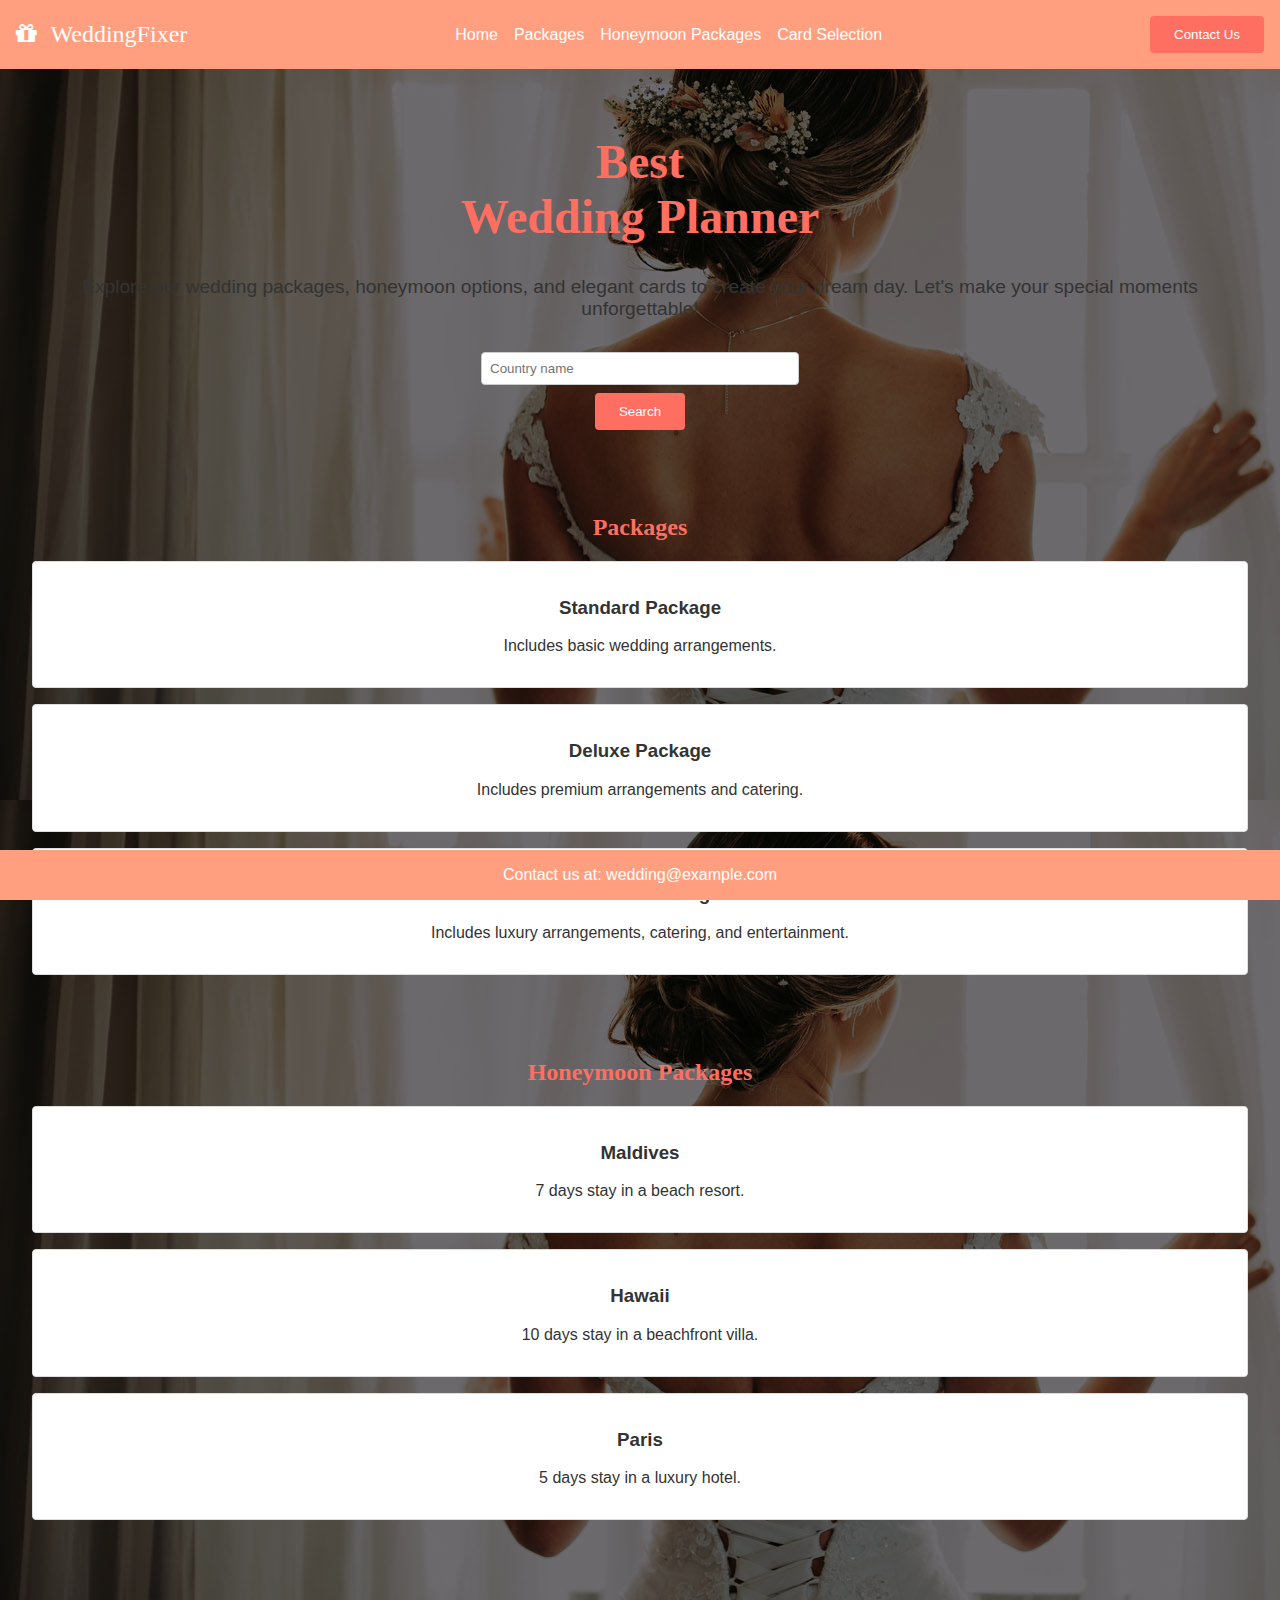
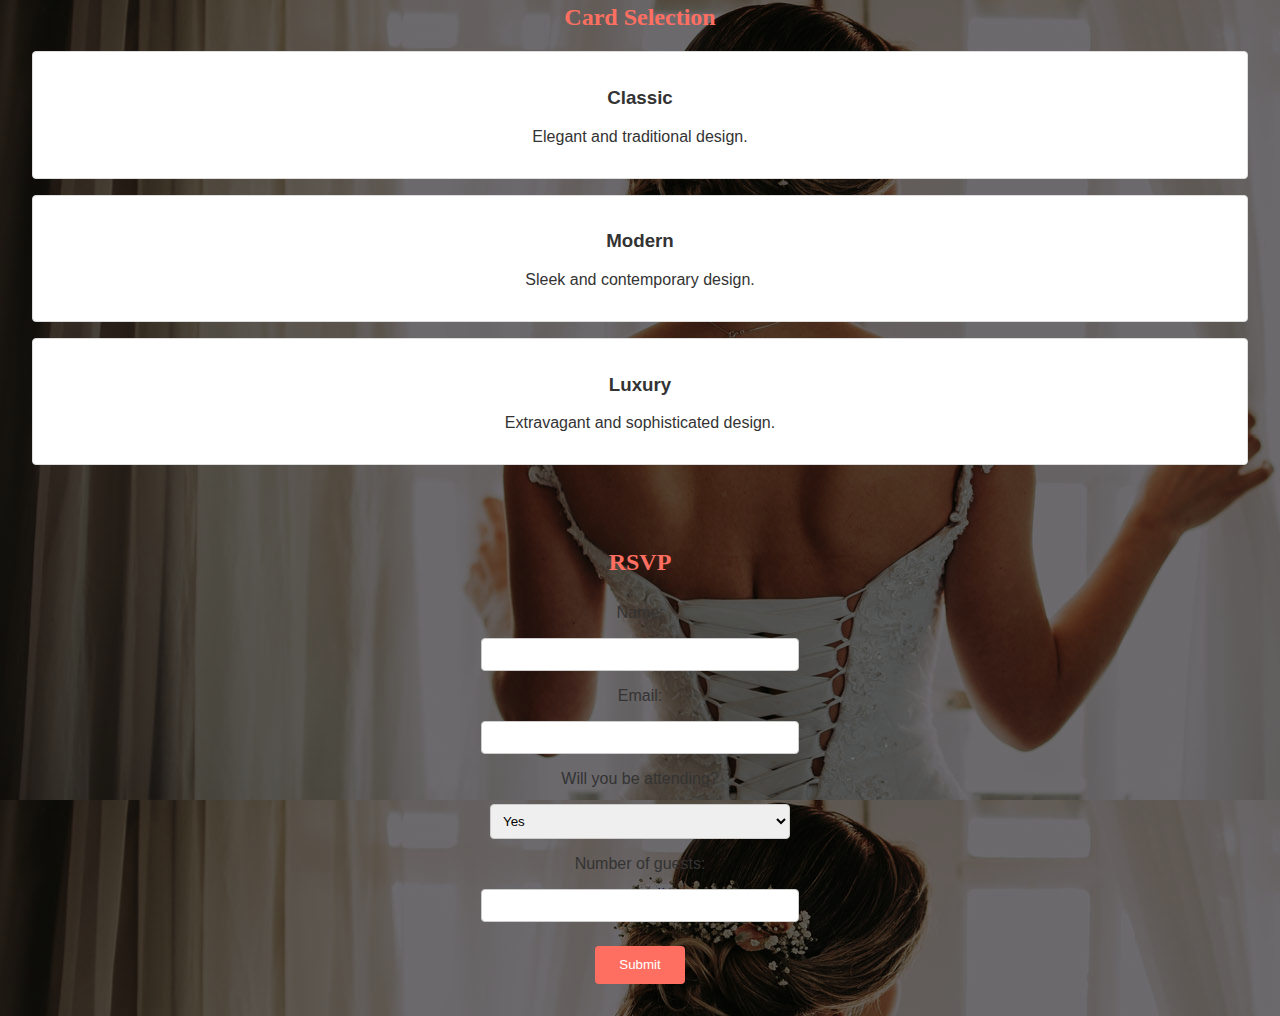
==== card Selection.html @ 1a839d4c "first commit" ====
<!DOCTYPE html>
<html lang="en">
<head>
    <meta charset="UTF-8">
    <meta name="viewport" content="width=device-width, initial-scale=1.0">
    <title>Wedding Planner</title>
    <link rel="stylesheet" href="style.css">
    <link rel="stylesheet" href="https://cdnjs.cloudflare.com/ajax/libs/font-awesome/4.7.0/css/font-awesome.min.css">
</head>
<body>
    <nav>
        <div class="logo">
            <i class="fa fa-gift"></i> WeddingFixer
        </div>
        <ul>
            <li><a href="home.html" target="_blank">Home</a></li>
            <li><a href="Packages.html" target="_blank">Packages</a></li>
            <li><a href="Honeymoon Packages.html" target="_blank">Honeymoon Packages</a></li>
            <li><a href="card Selection.html" target="_blank">Card Selection</a></li>
        </ul>
        <button class="btn">Contact Us</button>
    </nav>
    <div class="content">
        <h1>Best <br>Wedding Planner</h1>
        <p>Explore our wedding packages, honeymoon options, and elegant cards to create your dream day. Let's make your special moments unforgettable!

        </p>
        <form>
            <input type="text" placeholder="Country name">
            <button type="submit" class="btn">Search</button>
        </form>
    </div>
    <section class="packages">
        <h2>Packages</h2>
        <div class="package-option">
            <h3>Standard Package</h3>
            <p>Includes basic wedding arrangements.</p>
        </div>
        <div class="package-option">
            <h3>Deluxe Package</h3>
            <p>Includes premium arrangements and catering.</p>
        </div>
        <div class="package-option">
            <h3>Premium Package</h3>
            <p>Includes luxury arrangements, catering, and entertainment.</p>
        </div>
    </section>

    <section class="honeymoon">
        <h2>Honeymoon Packages</h2>
        <div class="honeymoon-option">
            <h3>Maldives</h3>
            <p>7 days stay in a beach resort.</p>
        </div>
        <div class="honeymoon-option">
            <h3>Hawaii</h3>
            <p>10 days stay in a beachfront villa.</p>
        </div>
        <div class="honeymoon-option">
            <h3>Paris</h3>
            <p>5 days stay in a luxury hotel.</p>
        </div>
    </section>

    <section class="cards">
        <h2>Card Selection</h2>
        <div class="card-option">
            <h3>Classic</h3>
            <p>Elegant and traditional design.</p>
        </div>
        <div class="card-option">
            <h3>Modern</h3>
            <p>Sleek and contemporary design.</p>
        </div>
        <div class="card-option">
            <h3>Luxury</h3>
            <p>Extravagant and sophisticated design.</p>
        </div>
    </section>

    <section class="rsvp">
        <h2>RSVP</h2>
        <form action="submit_form.php" method="post">
            <label for="name">Name:</label>
            <input type="text" id="name" name="name" required>

            <label for="email">Email:</label>
            <input type="email" id="email" name="email" required>

            <label for="attending">Will you be attending?</label>
            <select id="attending" name="attending" required>
                <option value="yes">Yes</option>
                <option value="no">No</option>
            </select>

            <label for="guests">Number of guests:</label>
            <input type="number" id="guests" name="guests" min="0" max="10">

            <input type="submit" value="Submit">
        </form>
    </section>

    <footer>
        <p>Contact us at: wedding@example.com</p>
    </footer>
</body>
</html>
---- style.css ----
body {
    font-family: 'Roboto', sans-serif;
    margin: 0;
    padding: 0;
    background-color: #fff7f3;
    color: #333;
    background: linear-gradient(rgba(0,0,0,0.5),rgba(0,0,0,0.5)),
    url('image/banner.jpg');
}

nav {
    background-color: #ff9f80;
    color: #fff;
    display: flex;
    justify-content: space-between;
    align-items: center;
    padding: 1rem;
    position: relative;
}

.logo {
    font-family: 'Playfair Display', serif;
    font-size: 1.5rem;
}

.logo i {
    margin-right: 0.5rem;
}

ul {
    list-style-type: none;
    padding: 0;
    margin: 0;
    display: flex;
    gap: 1rem;
}

ul li {
    display: inline;
}

ul li a {
    color: #fff;
    text-decoration: none;
    font-size: 1rem;
}

.btn {
    padding: 0.7rem 1.5rem;
    background-color: #ff6f61;
    color: #fff;
    border: none;
    border-radius: 4px;
    cursor: pointer;
    text-align: center;
}

.btn:hover {
    background-color: #e55b50;
}

.content {
    text-align: center;
    padding: 2rem;
}

.content h1 {
    font-family: 'Playfair Display', serif;
    color: #ff6f61;
    font-size: 3rem;
}

.content p {
    margin-top: 1rem;
    font-size: 1.2rem;
}

.content form {
    margin-top: 1.5rem;
}

.content input[type="text"] {
    padding: 0.5rem;
    margin: 0.5rem 0;
    width: 80%;
    max-width: 300px;
    border: 1px solid #ccc;
    border-radius: 4px;
}

.content button[type="submit"] {
    padding: 0.7rem 1.5rem;
    background-color: #ff6f61;
    color: #fff;
    border: none;
    border-radius: 4px;
    cursor: pointer;
}

.content button[type="submit"]:hover {
    background-color: #e55b50;
}

section {
    padding: 2rem;
    text-align: center;
}

section h2 {
    color: #ff6f61;
    font-family: 'Playfair Display', serif;
}

.package-option, .honeymoon-option, .card-option {
    background-color: #fff;
    border: 1px solid #ddd;
    padding: 1rem;
    border-radius: 4px;
    margin-top: 1rem;
}

form {
    display: flex;
    flex-direction: column;
    align-items: center;
}

label {
    margin: 0.5rem 0;
    font-size: 1rem;
}

input[type="text"], input[type="email"], input[type="number"], select {
    padding: 0.5rem;
    margin: 0.5rem 0;
    width: 100%;
    max-width: 300px;
    border: 1px solid #ccc;
    border-radius: 4px;
}

input[type="submit"] {
    padding: 0.7rem 1.5rem;
    background-color: #ff6f61;
    color: #fff;
    border: none;
    border-radius: 4px;
    cursor: pointer;
    margin-top: 1rem;
}

input[type="submit"]:hover {
    background-color: #e55b50;
}

footer {
    background-color: #ff9f80;
    color: #fff;
    text-align: center;
    padding: 1rem 0;
    position: fixed;
    width: 100%;
    bottom: 0;
}

footer p {
    margin: 0;
    font-size: 1rem;
}
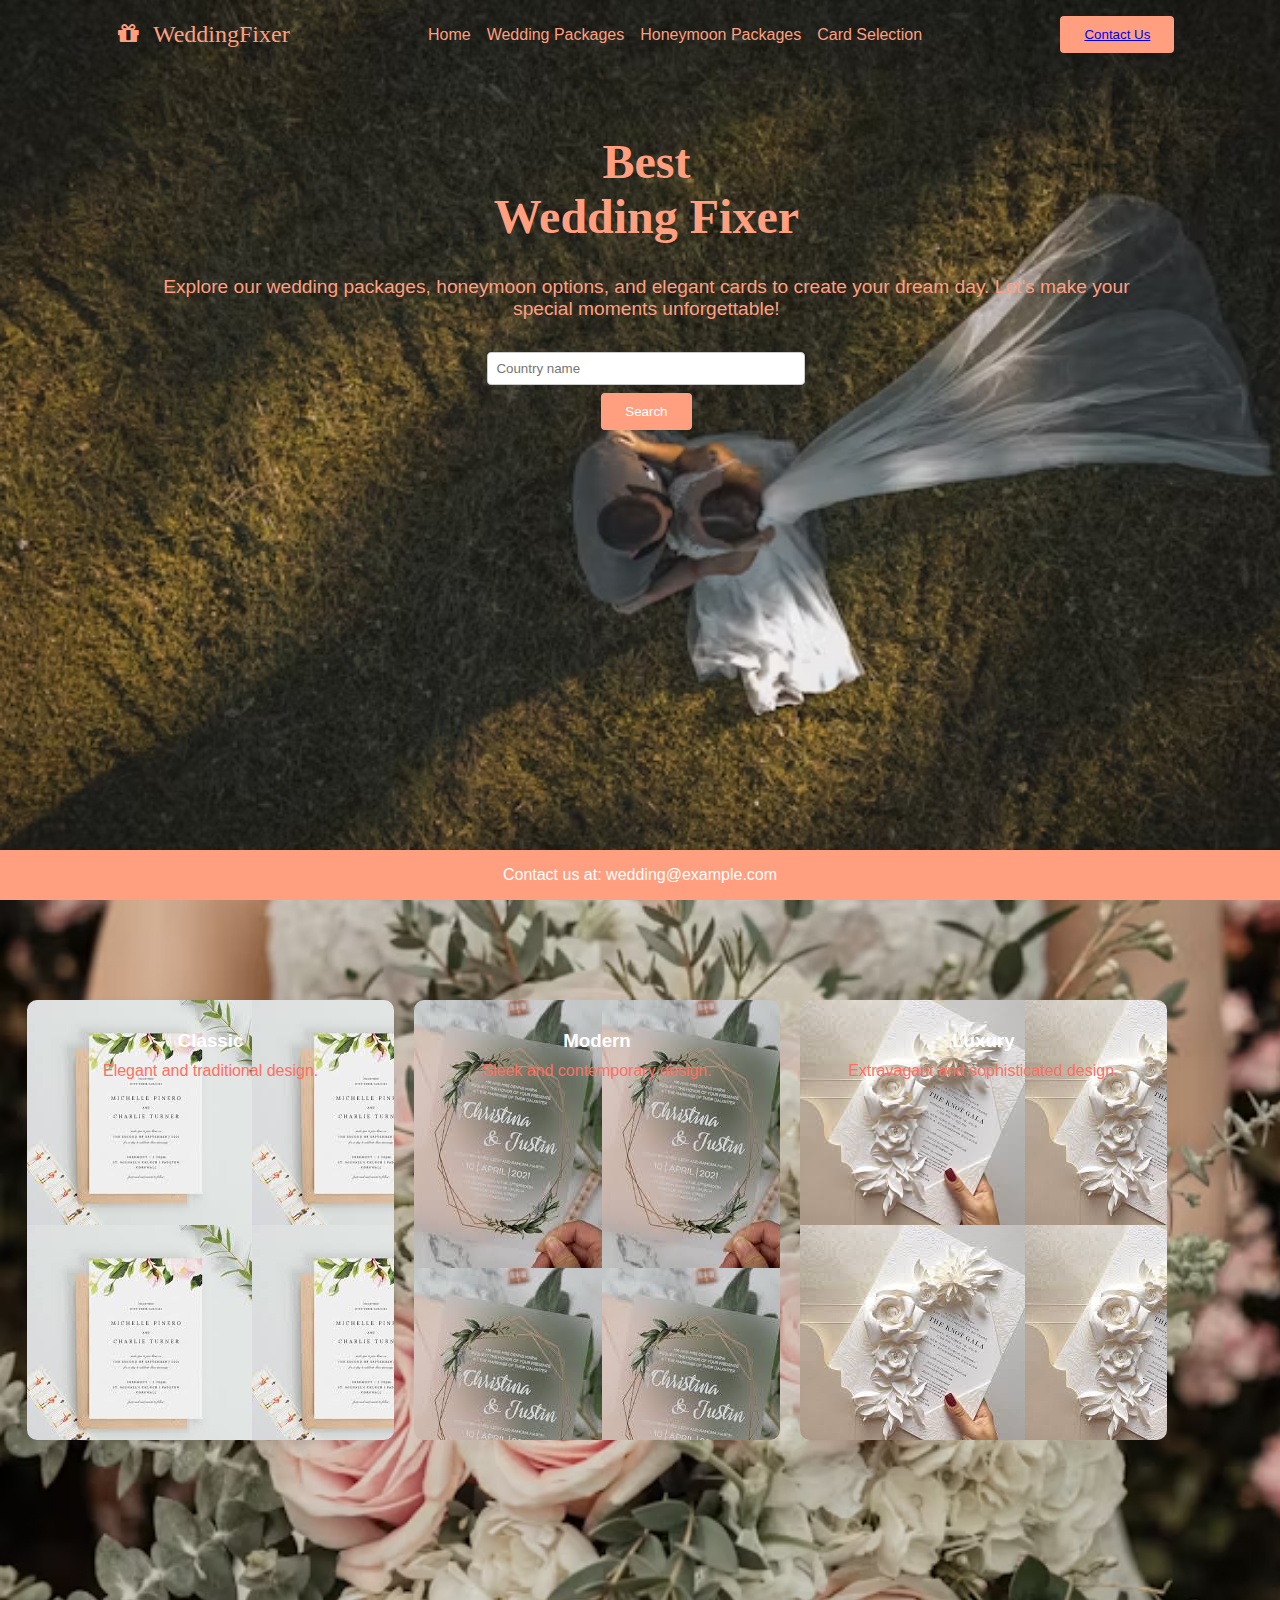
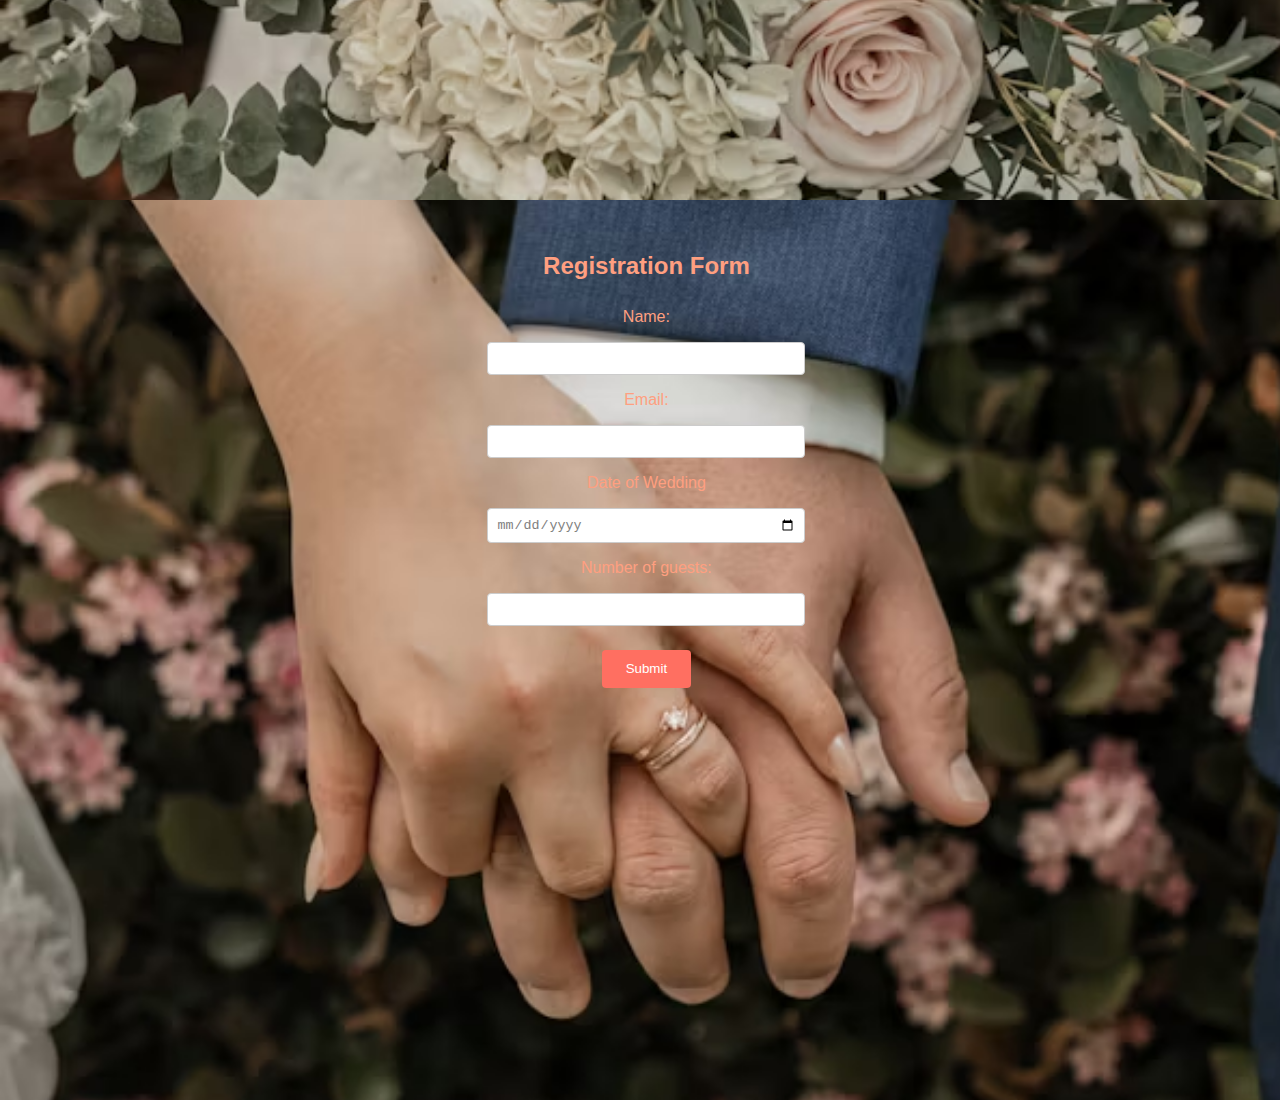
==== commit c9307de3: "first commit" ====
--- a/card Selection.html
+++ b/card Selection.html
@@ -3,25 +3,26 @@
 <head>
     <meta charset="UTF-8">
     <meta name="viewport" content="width=device-width, initial-scale=1.0">
-    <title>Wedding Planner</title>
-    <link rel="stylesheet" href="style.css">
+    <title>Card selection</title>
+    <link rel="stylesheet" href="card.css">
     <link rel="stylesheet" href="https://cdnjs.cloudflare.com/ajax/libs/font-awesome/4.7.0/css/font-awesome.min.css">
 </head>
 <body>
+    <div class="pic">
     <nav>
         <div class="logo">
             <i class="fa fa-gift"></i> WeddingFixer
         </div>
         <ul>
             <li><a href="home.html" target="_blank">Home</a></li>
-            <li><a href="Packages.html" target="_blank">Packages</a></li>
+            <li><a href="wedding-Packages.html" target="_blank"> Wedding Packages</a></li>
             <li><a href="Honeymoon Packages.html" target="_blank">Honeymoon Packages</a></li>
             <li><a href="card Selection.html" target="_blank">Card Selection</a></li>
         </ul>
-        <button class="btn">Contact Us</button>
+        <button class="btn"> <a href="contact.html" target="_blank">Contact Us</a></button>
     </nav>
     <div class="content">
-        <h1>Best <br>Wedding Planner</h1>
+        <h1>Best <br>Wedding Fixer</h1>
         <p>Explore our wedding packages, honeymoon options, and elegant cards to create your dream day. Let's make your special moments unforgettable!
 
         </p>
@@ -30,56 +31,32 @@
             <button type="submit" class="btn">Search</button>
         </form>
     </div>
-    <section class="packages">
-        <h2>Packages</h2>
-        <div class="package-option">
-            <h3>Standard Package</h3>
-            <p>Includes basic wedding arrangements.</p>
-        </div>
-        <div class="package-option">
-            <h3>Deluxe Package</h3>
-            <p>Includes premium arrangements and catering.</p>
-        </div>
-        <div class="package-option">
-            <h3>Premium Package</h3>
-            <p>Includes luxury arrangements, catering, and entertainment.</p>
-        </div>
-    </section>
-
-    <section class="honeymoon">
-        <h2>Honeymoon Packages</h2>
-        <div class="honeymoon-option">
-            <h3>Maldives</h3>
-            <p>7 days stay in a beach resort.</p>
-        </div>
-        <div class="honeymoon-option">
-            <h3>Hawaii</h3>
-            <p>10 days stay in a beachfront villa.</p>
-        </div>
-        <div class="honeymoon-option">
-            <h3>Paris</h3>
-            <p>5 days stay in a luxury hotel.</p>
-        </div>
-    </section>
-
-    <section class="cards">
-        <h2>Card Selection</h2>
-        <div class="card-option">
+</div>
+<div class="pic2">
+    
+    <div class="clearfix">
+        <div class="package1">
             <h3>Classic</h3>
             <p>Elegant and traditional design.</p>
+            
+
+           
         </div>
-        <div class="card-option">
+        <div class="package2">
             <h3>Modern</h3>
             <p>Sleek and contemporary design.</p>
+            
         </div>
-        <div class="card-option">
+        <div class="package3">
             <h3>Luxury</h3>
             <p>Extravagant and sophisticated design.</p>
+           
         </div>
-    </section>
-
+    </div>
+</div>
+<div class="pic3">
     <section class="rsvp">
-        <h2>RSVP</h2>
+        <h2>Registration Form</h2>
         <form action="submit_form.php" method="post">
             <label for="name">Name:</label>
             <input type="text" id="name" name="name" required>
@@ -87,11 +64,8 @@
             <label for="email">Email:</label>
             <input type="email" id="email" name="email" required>
 
-            <label for="attending">Will you be attending?</label>
-            <select id="attending" name="attending" required>
-                <option value="yes">Yes</option>
-                <option value="no">No</option>
-            </select>
+            <label for="date">Date of Wedding</label>
+            <input type="date" id="date">
 
             <label for="guests">Number of guests:</label>
             <input type="number" id="guests" name="guests" min="0" max="10">
@@ -99,6 +73,7 @@
             <input type="submit" value="Submit">
         </form>
     </section>
+</div>
 
     <footer>
         <p>Contact us at: wedding@example.com</p>
--- a/card.css
+++ b/card.css
@@ -0,0 +1,273 @@
+body {
+    font-family: 'Roboto', sans-serif;
+    margin: 0;
+    padding: 0;
+    background-color: #fff7f3;
+    color: #ff9f80;
+   
+}
+
+nav {
+    color: #fff;
+    display: flex;
+    justify-content: space-between;
+    align-items: center;
+    padding: 1rem;
+    position: relative;
+    color: #ff9f80;
+}
+
+.logo {
+    font-family: 'Playfair Display', serif;
+    font-size: 1.5rem;
+}
+.logo:hover{
+    color: white;
+    transition: all 0.4s ease 0s;
+}
+
+.logo i {
+    margin-right: 0.5rem;
+    color: #ff9f80;
+
+}
+.logo i:hover{
+    color: white;
+    transition: all 0.4s ease 0s;
+}
+
+ul {
+    list-style-type: none;
+    padding: 0;
+    margin: 0;
+    display: flex;
+    gap: 1rem;
+    
+}
+
+ul li {
+    display: inline;
+    
+}
+
+ul li a {
+    color: #ff9f80;
+    text-decoration: none;
+    font-size: 1rem;
+}
+li a:hover{
+    color: white;
+    transition: all 0.4s ease 0s;
+}
+
+.btn {
+    padding: 0.7rem 1.5rem;
+    background-color:#ff9f80;;
+    color: #fff;
+    border: none;
+    border-radius: 4px;
+    cursor: pointer;
+    text-align: center;
+}
+.btn:hover{
+    color: white;
+    transition: all 0.4s ease 0s;
+}
+
+
+
+.content {
+    text-align: center;
+    padding: 2rem;
+}
+
+.content h1 {
+    font-family: 'Playfair Display', serif;
+    color: #ff9f80;
+    font-size: 3rem;
+}
+
+.content p {
+    margin-top: 1rem;
+    font-size: 1.2rem;
+    color: #ff9f80;
+}
+
+.content form {
+    margin-top: 1.5rem;
+}
+
+.content input[type="text"] {
+    padding: 0.5rem;
+    margin: 0.5rem 0;
+    width: 80%;
+    max-width: 300px;
+    border: 1px solid #ccc;
+    border-radius: 4px;
+}
+
+.content button[type="submit"] {
+    padding: 0.7rem 1.5rem;
+    background-color: #ff9f80;;
+    color: #fff;
+    border: none;
+    border-radius: 4px;
+    cursor: pointer;
+
+}
+.pic {
+    width: 85%;
+    min-height: 100vh;
+    background-image:  url('image/photo-1665339437169-2fbf4b66f6c3.avif'); 
+    background-size: cover;
+    background-position: center;
+    padding: 0px 8%;
+}
+
+
+.package1 {
+    width: 30%;
+    height: 400px;
+    margin: 10px;
+    padding: 20px;
+    border-radius: 10px;
+    float: left;
+    text-align: center;
+    /* background-color: transparent;  */
+    box-shadow: 0 4px 8px rgba(0, 0, 0, 0.1);
+    margin-left: -75px;
+    margin-top: 100px;
+    background-image: url("image/image5.jfif");
+    
+}
+
+.package1 h3 {
+    color: white;
+    margin: 10px 0;
+}
+
+.package1 p {
+    color: #ff6f61;
+    margin: 10px 0;
+}
+
+
+
+
+.package2 {
+    width: 30%;
+    height: 400px;
+    margin: 10px;
+    padding: 20px;
+    border-radius: 10px;
+    float: left;
+    text-align: center;
+    margin-top: 100px;
+    background-image: url("image/image6.jfif");
+    margin-left: 10px;
+    
+}
+
+.package2 h3 {
+    color: white;
+    margin: 10px 0;
+}
+
+.package2 p {
+    color: #ff6f61;
+    margin: 10px 0;
+}
+
+
+.package3 {
+    width: 30%;
+    margin: 10px;
+    padding: 20px;
+    border-radius: 10px;
+    float: left;
+    text-align: center;
+    margin-top: 100px;
+    background-image: url("image/image4.jfif") ;
+    height: 400px;
+   
+}
+
+.package3 h3 {
+    color: white;
+    margin: 10px 0;
+}
+
+.package3 p {
+    color: #ff6f61;
+    margin: 10px 0;
+}
+.pic2 {
+    width: 85%;
+    min-height: 100vh;
+    background-image:  url('image/photo-1712948221740-4b20a67bb359.avif'); 
+    background-size: cover;
+    background-position: center;
+    padding: 0px 8%;
+}
+section {
+    padding: 2rem;
+    text-align: center;
+}
+form {
+    display: flex;
+    flex-direction: column;
+    align-items: center;
+}
+
+label {
+    margin: 0.5rem 0;
+    font-size: 1rem;
+}
+
+
+input[type="text"], input[type="email"], input[type="number"], input[type="date"] , select {
+    padding: 0.5rem;
+    margin: 0.5rem 0;
+    width: 100%;
+    max-width: 300px;
+    border: 1px solid #ccc;
+    border-radius: 4px;
+    color: gray;
+}
+
+input[type="submit"] {
+    padding: 0.7rem 1.5rem;
+    background-color: #ff6f61;
+    color: #fff;
+    border: none;
+    border-radius: 4px;
+    cursor: pointer;
+    margin-top: 1rem;
+}
+
+input[type="submit"]:hover {
+    background-color: #e55b50;
+}
+.pic3 {
+    width: 85%;
+    min-height: 100vh;
+    background-image:  url('image/photo-1712948221745-c10e0ce6dae3.avif'); 
+    background-size: cover;
+    background-position: center;
+    padding: 0px 8%;
+}
+
+footer {
+    background-color:#ff9f80;;
+    color: #fff;
+    text-align: center;
+    padding: 1rem 0;
+    position: fixed;
+    width: 100%;
+    bottom: 0;
+}
+
+footer p {
+    margin: 0;
+    font-size: 1rem;
+}
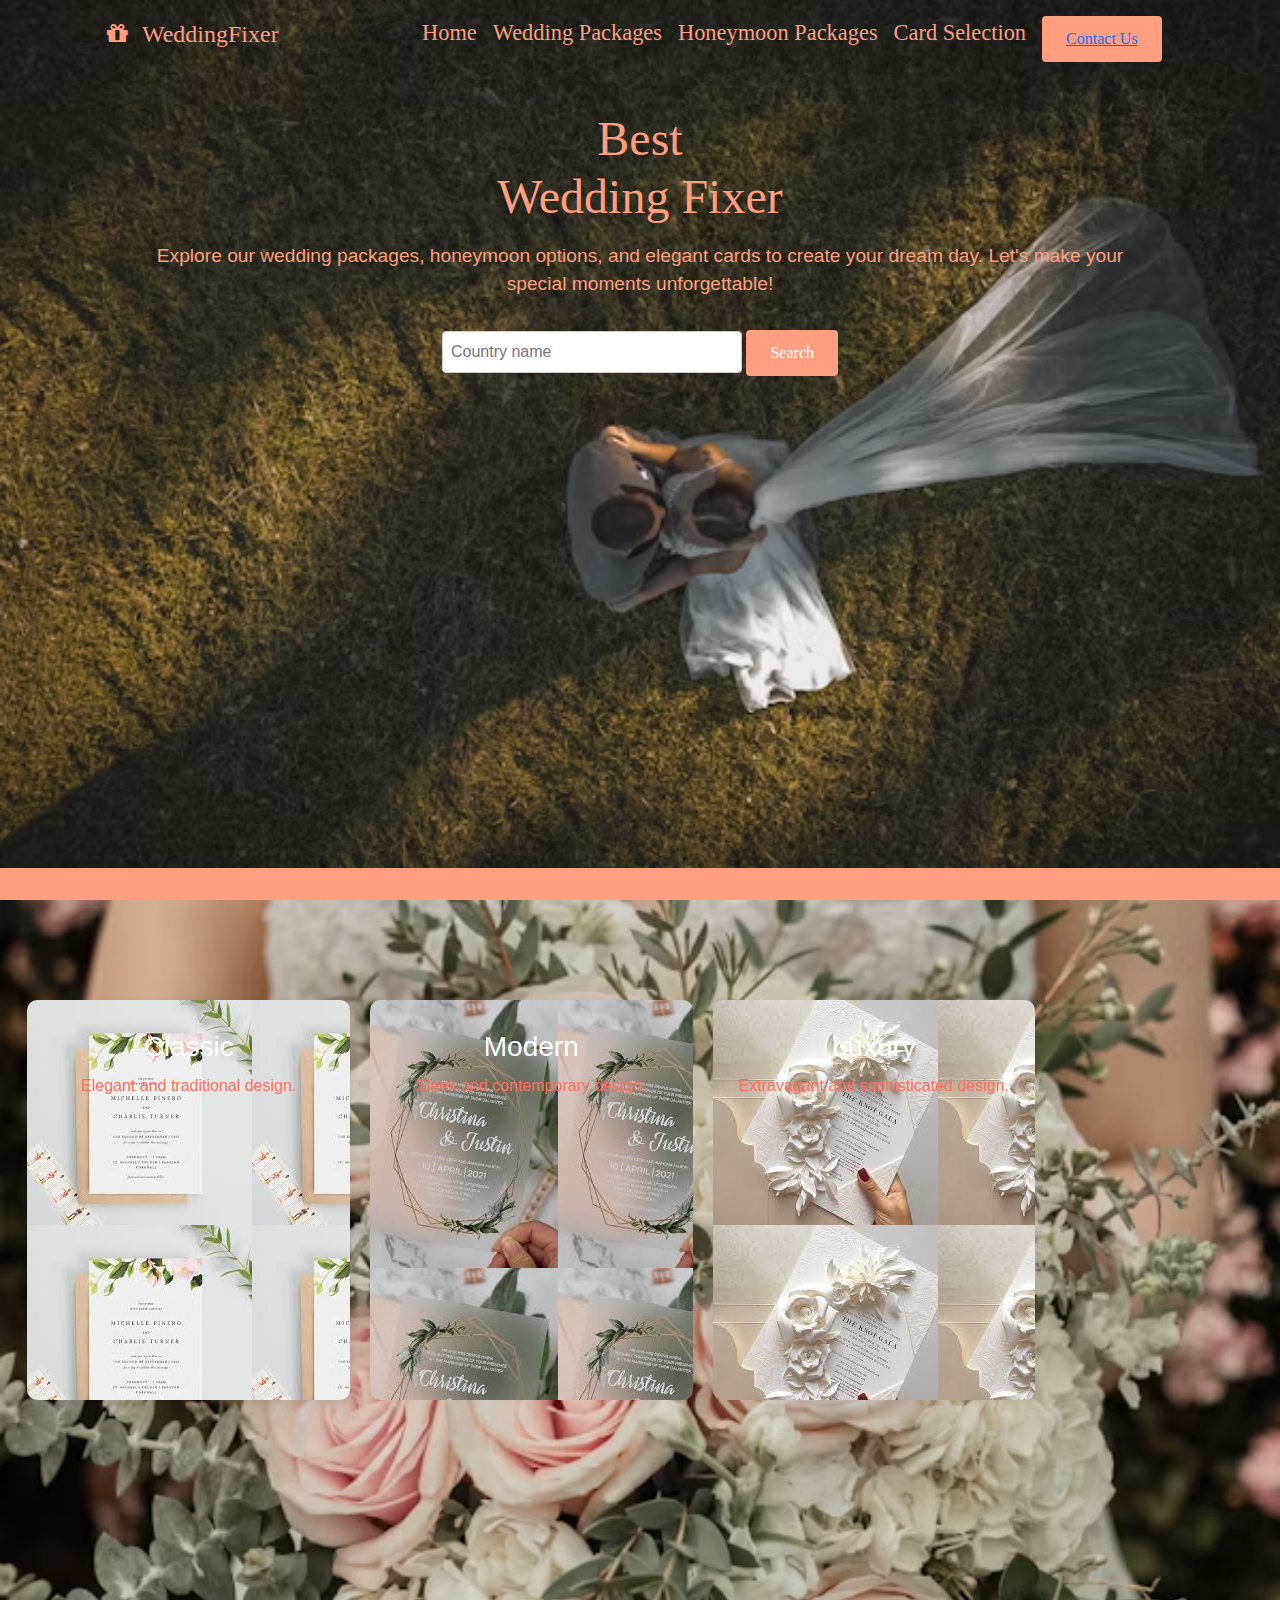
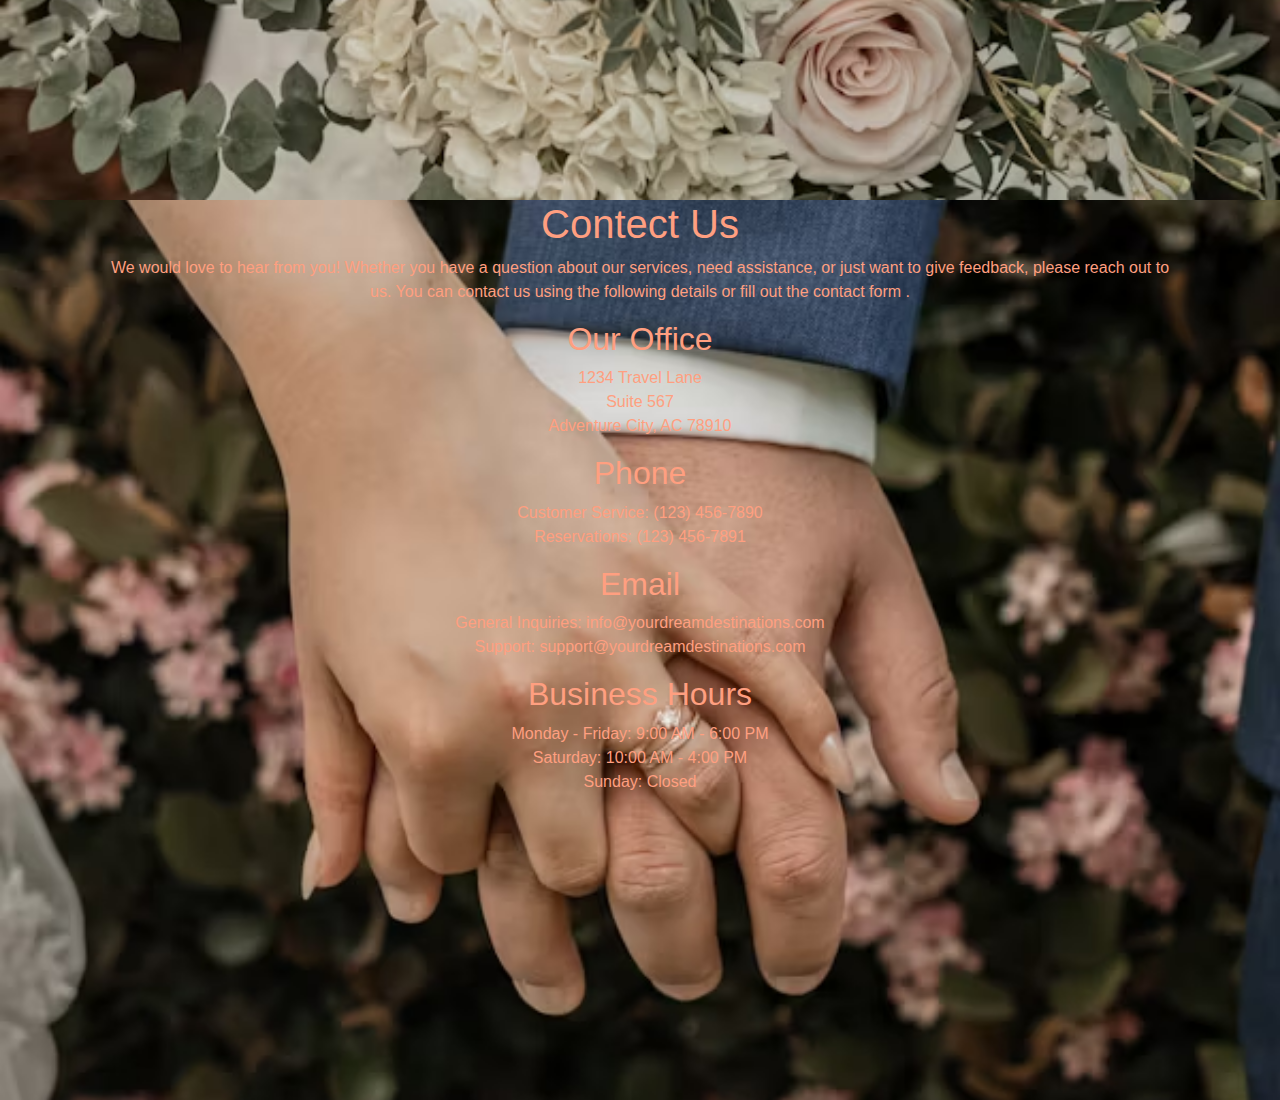
==== commit 480fe511: "first commit" ====
--- a/card Selection.html
+++ b/card Selection.html
@@ -3,34 +3,49 @@
 <head>
     <meta charset="UTF-8">
     <meta name="viewport" content="width=device-width, initial-scale=1.0">
+    <link href="https://cdn.jsdelivr.net/npm/bootstrap@5.3.3/dist/css/bootstrap.min.css" rel="stylesheet" integrity="sha384-QWTKZyjpPEjISv5WaRU9OFeRpok6YctnYmDr5pNlyT2bRjXh0JMhjY6hW+ALEwIH" crossorigin="anonymous">    
+<script src="https://cdn.jsdelivr.net/npm/bootstrap@5.3.3/dist/js/bootstrap.bundle.min.js" integrity="sha384-YvpcrYf0tY3lHB60NNkmXc5s9fDVZLESaAA55NDzOxhy9GkcIdslK1eN7N6jIeHz" crossorigin="anonymous"></script>
     <title>Card selection</title>
     <link rel="stylesheet" href="card.css">
     <link rel="stylesheet" href="https://cdnjs.cloudflare.com/ajax/libs/font-awesome/4.7.0/css/font-awesome.min.css">
 </head>
 <body>
     <div class="pic">
-    <nav>
-        <div class="logo">
-            <i class="fa fa-gift"></i> WeddingFixer
+        <nav class="NAV">
+            <div class="logo">
+              
+              <i class="fa fa-gift"></i> WeddingFixer
+            </div>
+           
+                <ul class="UL">
+                  <li class="nav-item">
+                    <a class="nav-link active" aria-current="page" href="home.html" target="_blank">Home</a>
+                  </li>
+                  <li class="nav-item">
+                    <a class="nav-link" href="wedding-Packages.html" target="_blank"> Wedding Packages</a>
+                  </li>
+                  <li class="nav-item dropdown">
+                    <a class="nav-link dropdown" href="Honeymoon Packages.html" target="_blank">Honeymoon Packages</a></li>
+                   
+                    <li class="nav-item">
+                        <a class="nav-link" href="card Selection.html" target="_blank">Card Selection</a>
+                      </li>
+               
+                  <button class="btn" type="submit"><a href="contact.html" target="_blank">Contact Us</a></button>
+                </form>
+              
+            
+          </nav>
+        <div class="content">
+            <h1>Best <br>Wedding Fixer</h1>
+            <p>Explore our wedding packages, honeymoon options, and elegant cards to create your dream day. Let's make your special moments unforgettable!
+    
+            </p>
+            <form>
+                <input type="text" placeholder="Country name">
+                <button type="submit" class="btn">Search</button>
+            </form>
         </div>
-        <ul>
-            <li><a href="home.html" target="_blank">Home</a></li>
-            <li><a href="wedding-Packages.html" target="_blank"> Wedding Packages</a></li>
-            <li><a href="Honeymoon Packages.html" target="_blank">Honeymoon Packages</a></li>
-            <li><a href="card Selection.html" target="_blank">Card Selection</a></li>
-        </ul>
-        <button class="btn"> <a href="contact.html" target="_blank">Contact Us</a></button>
-    </nav>
-    <div class="content">
-        <h1>Best <br>Wedding Fixer</h1>
-        <p>Explore our wedding packages, honeymoon options, and elegant cards to create your dream day. Let's make your special moments unforgettable!
-
-        </p>
-        <form>
-            <input type="text" placeholder="Country name">
-            <button type="submit" class="btn">Search</button>
-        </form>
-    </div>
 </div>
 <div class="pic2">
     
@@ -55,28 +70,38 @@
     </div>
 </div>
 <div class="pic3">
-    <section class="rsvp">
-        <h2>Registration Form</h2>
-        <form action="submit_form.php" method="post">
-            <label for="name">Name:</label>
-            <input type="text" id="name" name="name" required>
-
-            <label for="email">Email:</label>
-            <input type="email" id="email" name="email" required>
-
-            <label for="date">Date of Wedding</label>
-            <input type="date" id="date">
-
-            <label for="guests">Number of guests:</label>
-            <input type="number" id="guests" name="guests" min="0" max="10">
-
-            <input type="submit" value="Submit">
-        </form>
-    </section>
+    <div class="contect">
+        <center><h1>Contect Us</h1></center> 
+     </div>
+        <div class="Cont"><center>
+         <p>We would love to hear from you! Whether you have a question about our services, need assistance,
+             or just want to give feedback, please reach out to us. You can contact us using the following 
+             details or fill out the contact form .</p>
+             
+             <h2>Our Office</h2>
+             <p>1234 Travel Lane<br>
+             Suite 567<br>
+             Adventure City, AC 78910</p>
+     
+             <h2>Phone</h2>
+             <p>Customer Service: (123) 456-7890<br>
+             Reservations: (123) 456-7891</p>
+     
+             <h2>Email</h2>
+             <p>General Inquiries: info@yourdreamdestinations.com<br>
+             Support: support@yourdreamdestinations.com</p>
+     
+             <h2>Business Hours</h2>
+             <p>Monday - Friday: 9:00 AM - 6:00 PM<br>
+             Saturday: 10:00 AM - 4:00 PM<br>
+             Sunday: Closed</p>
+     
+            </center>
+        </div>
 </div>
 
     <footer>
-        <p>Contact us at: wedding@example.com</p>
+        
     </footer>
 </body>
 </html>
--- a/card.css
+++ b/card.css
@@ -1,3 +1,7 @@
+
+   
+  
+
 body {
     font-family: 'Roboto', sans-serif;
     margin: 0;
@@ -7,19 +11,24 @@
    
 }
 
-nav {
+.NAV {
+    /* background-color: #ff9f80; */
     color: #fff;
     display: flex;
+    /* display: flex; */
     justify-content: space-between;
     align-items: center;
     padding: 1rem;
     position: relative;
     color: #ff9f80;
+    margin-left: 5px;
+    padding-left: 0px;
 }
 
 .logo {
     font-family: 'Playfair Display', serif;
     font-size: 1.5rem;
+    margin-top: -10px;
 }
 .logo:hover{
     color: white;
@@ -36,26 +45,28 @@
     transition: all 0.4s ease 0s;
 }
 
-ul {
+.UL {
     list-style-type: none;
     padding: 0;
     margin: 0;
     display: flex;
     gap: 1rem;
-    
-}
-
-ul li {
+    font-family: 'Playfair Display', serif;
+    
+}
+
+.nav-item {
     display: inline;
     
 }
 
-ul li a {
+.nav-item a {
     color: #ff9f80;
     text-decoration: none;
-    font-size: 1rem;
-}
-li a:hover{
+    font-size: 1.4rem;
+    
+}
+.nav-item a:hover{
     color: white;
     transition: all 0.4s ease 0s;
 }
@@ -68,9 +79,12 @@
     border-radius: 4px;
     cursor: pointer;
     text-align: center;
+    font-family: 'Playfair Display', serif;
+    
+   
 }
 .btn:hover{
-    color: white;
+    /* color: rgb(252, 6, 6); */
     transition: all 0.4s ease 0s;
 }
 
@@ -108,7 +122,7 @@
 
 .content button[type="submit"] {
     padding: 0.7rem 1.5rem;
-    background-color: #ff9f80;;
+    background-color: #ff9f80;
     color: #fff;
     border: none;
     border-radius: 4px;
@@ -116,7 +130,7 @@
 
 }
 .pic {
-    width: 85%;
+    width: 100%;
     min-height: 100vh;
     background-image:  url('image/photo-1665339437169-2fbf4b66f6c3.avif'); 
     background-size: cover;
@@ -202,59 +216,24 @@
     margin: 10px 0;
 }
 .pic2 {
-    width: 85%;
+    width: 100%;
     min-height: 100vh;
     background-image:  url('image/photo-1712948221740-4b20a67bb359.avif'); 
     background-size: cover;
     background-position: center;
     padding: 0px 8%;
 }
-section {
-    padding: 2rem;
-    text-align: center;
-}
-form {
-    display: flex;
-    flex-direction: column;
-    align-items: center;
-}
-
-label {
-    margin: 0.5rem 0;
-    font-size: 1rem;
-}
-
-
-input[type="text"], input[type="email"], input[type="number"], input[type="date"] , select {
-    padding: 0.5rem;
-    margin: 0.5rem 0;
-    width: 100%;
-    max-width: 300px;
-    border: 1px solid #ccc;
-    border-radius: 4px;
-    color: gray;
-}
-
-input[type="submit"] {
-    padding: 0.7rem 1.5rem;
-    background-color: #ff6f61;
-    color: #fff;
-    border: none;
-    border-radius: 4px;
-    cursor: pointer;
-    margin-top: 1rem;
-}
-
-input[type="submit"]:hover {
-    background-color: #e55b50;
-}
+
+
+
 .pic3 {
-    width: 85%;
+    width: 100%;
     min-height: 100vh;
     background-image:  url('image/photo-1712948221745-c10e0ce6dae3.avif'); 
     background-size: cover;
     background-position: center;
     padding: 0px 8%;
+    padding-bottom: 50px;
 }
 
 footer {
@@ -267,7 +246,3 @@
     bottom: 0;
 }
 
-footer p {
-    margin: 0;
-    font-size: 1rem;
-}
